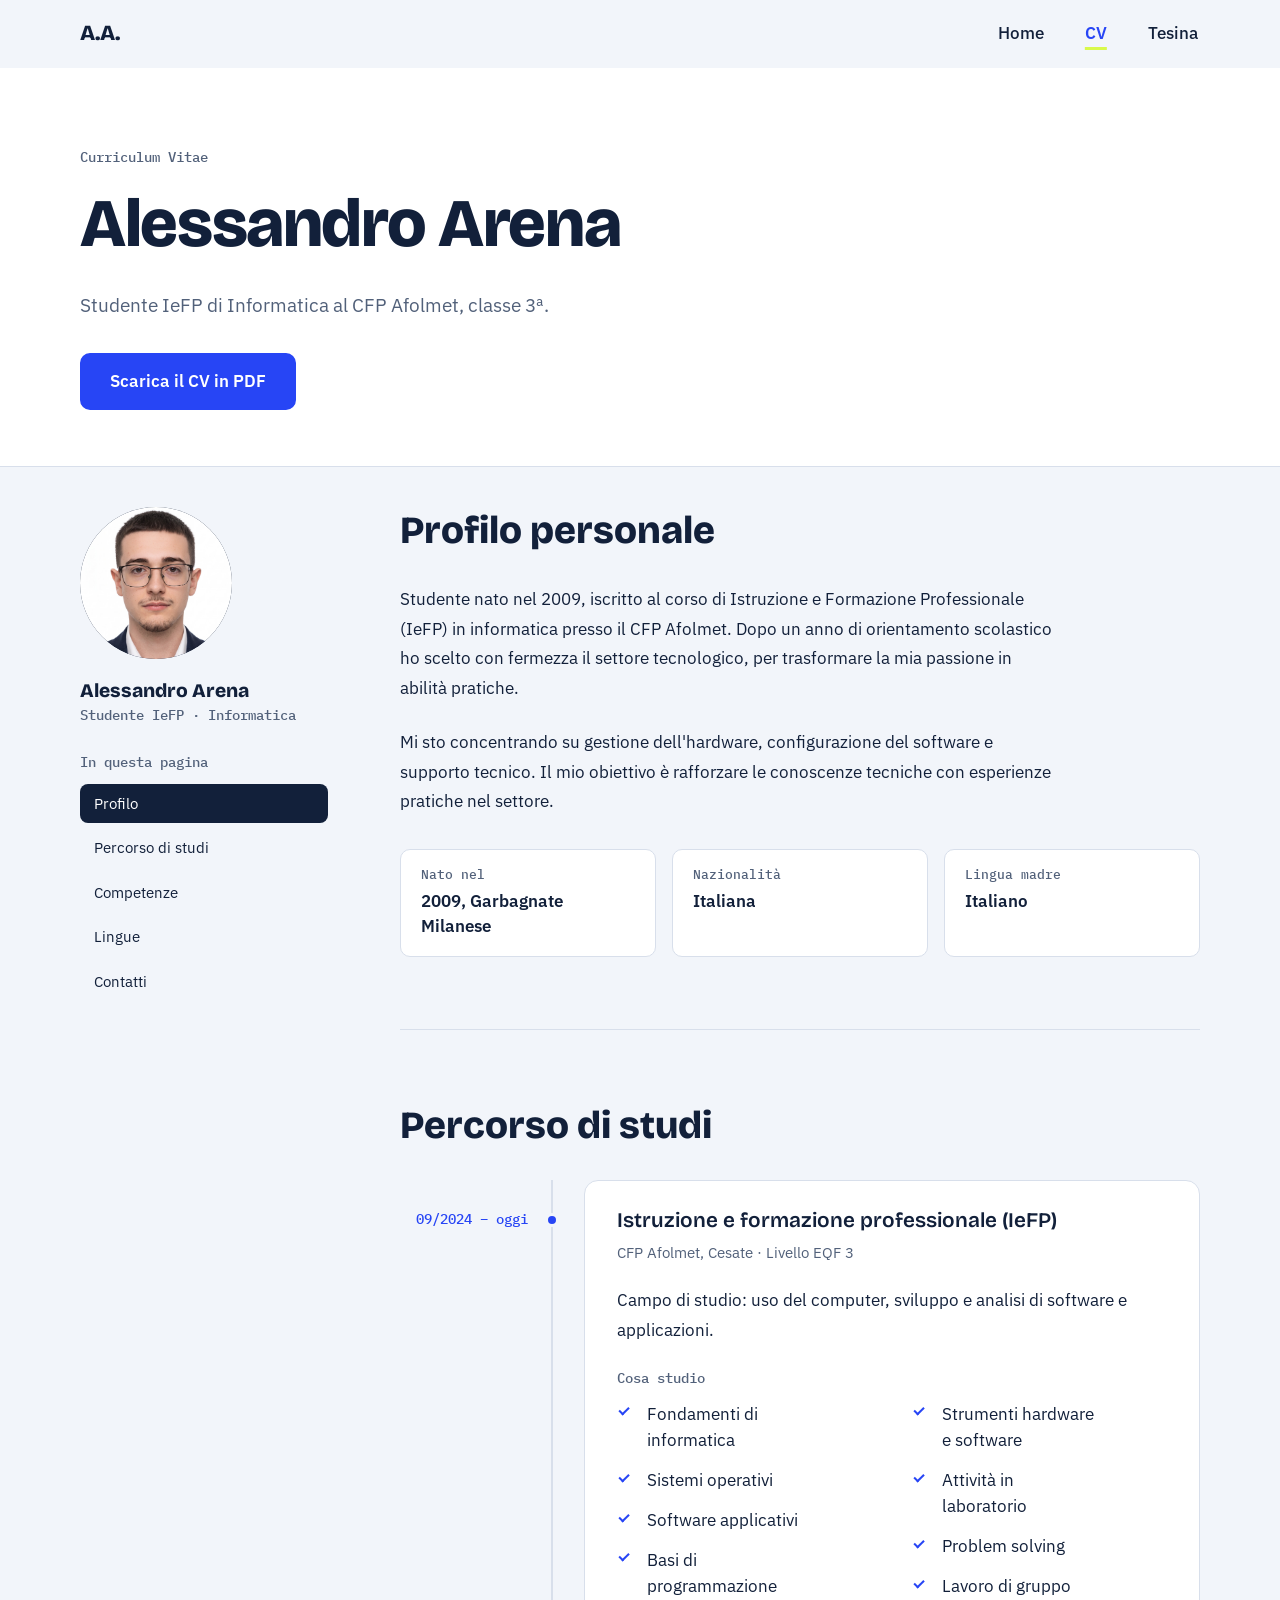
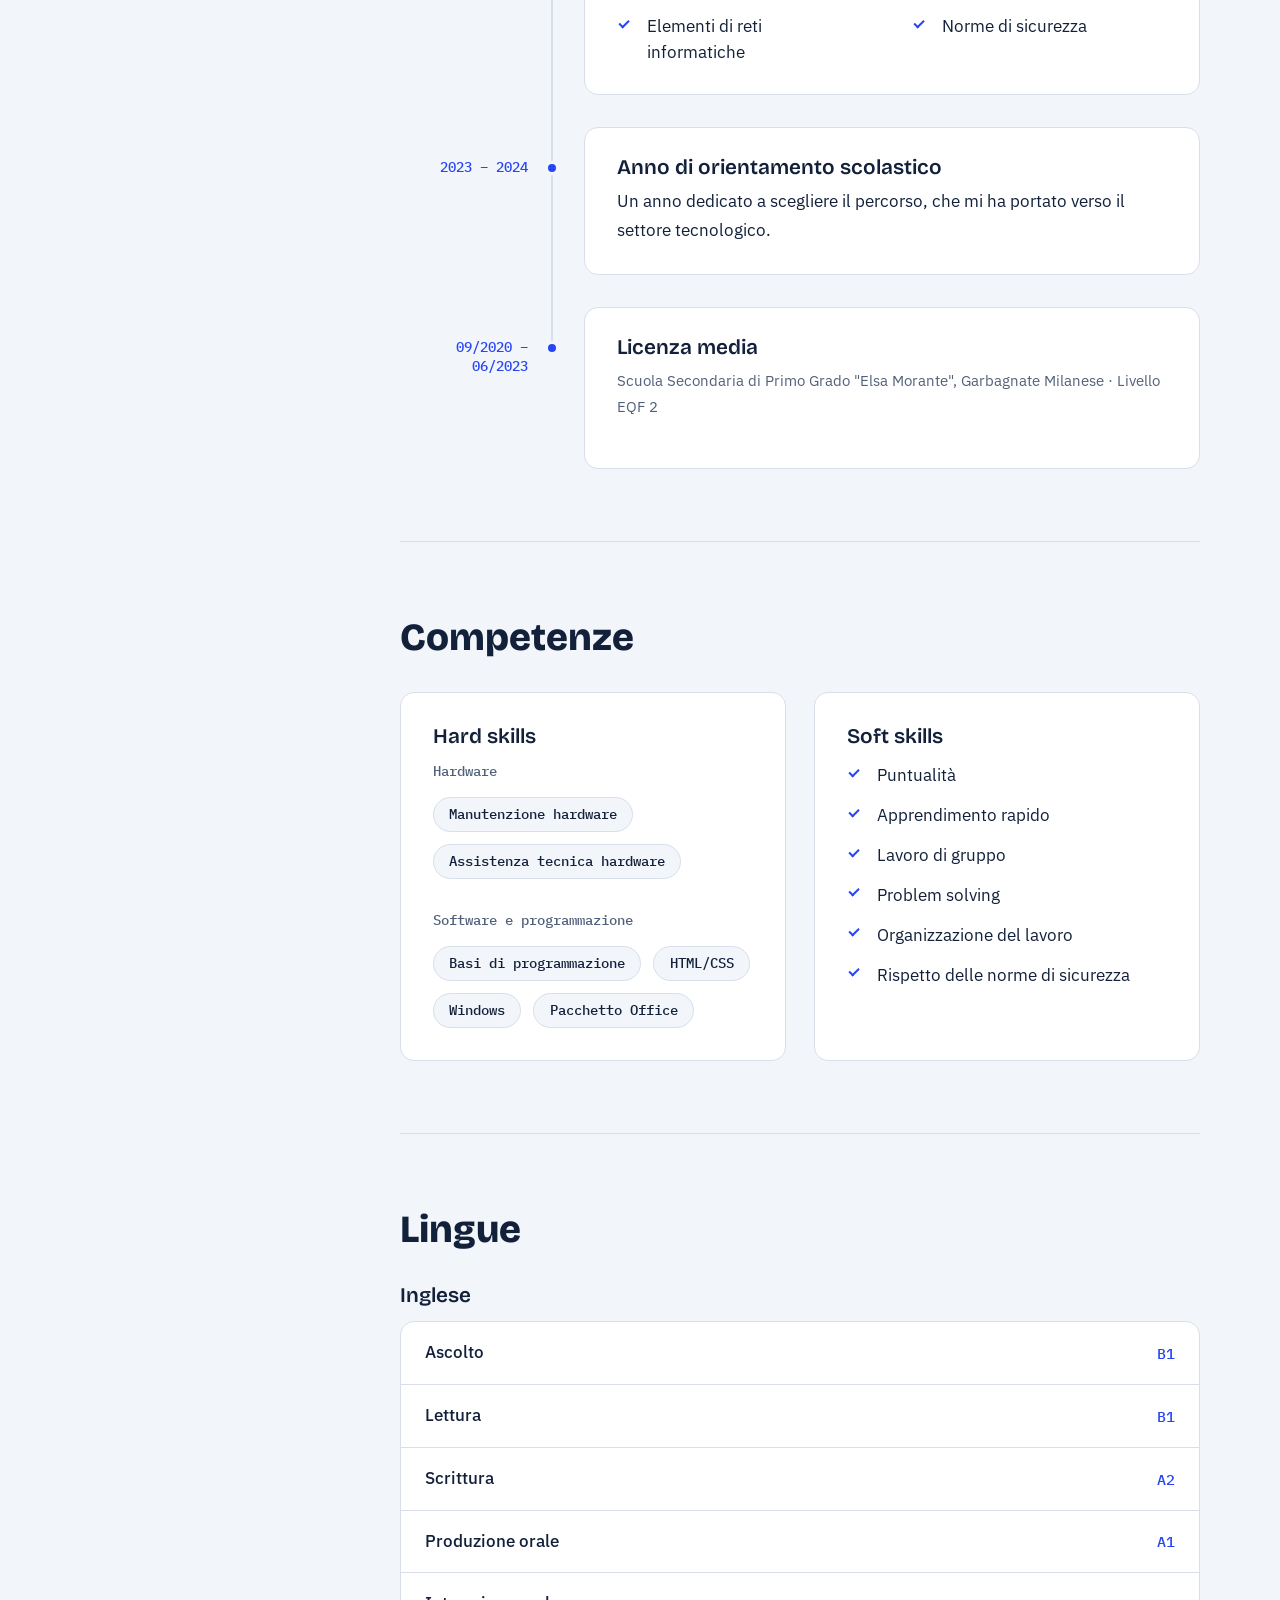
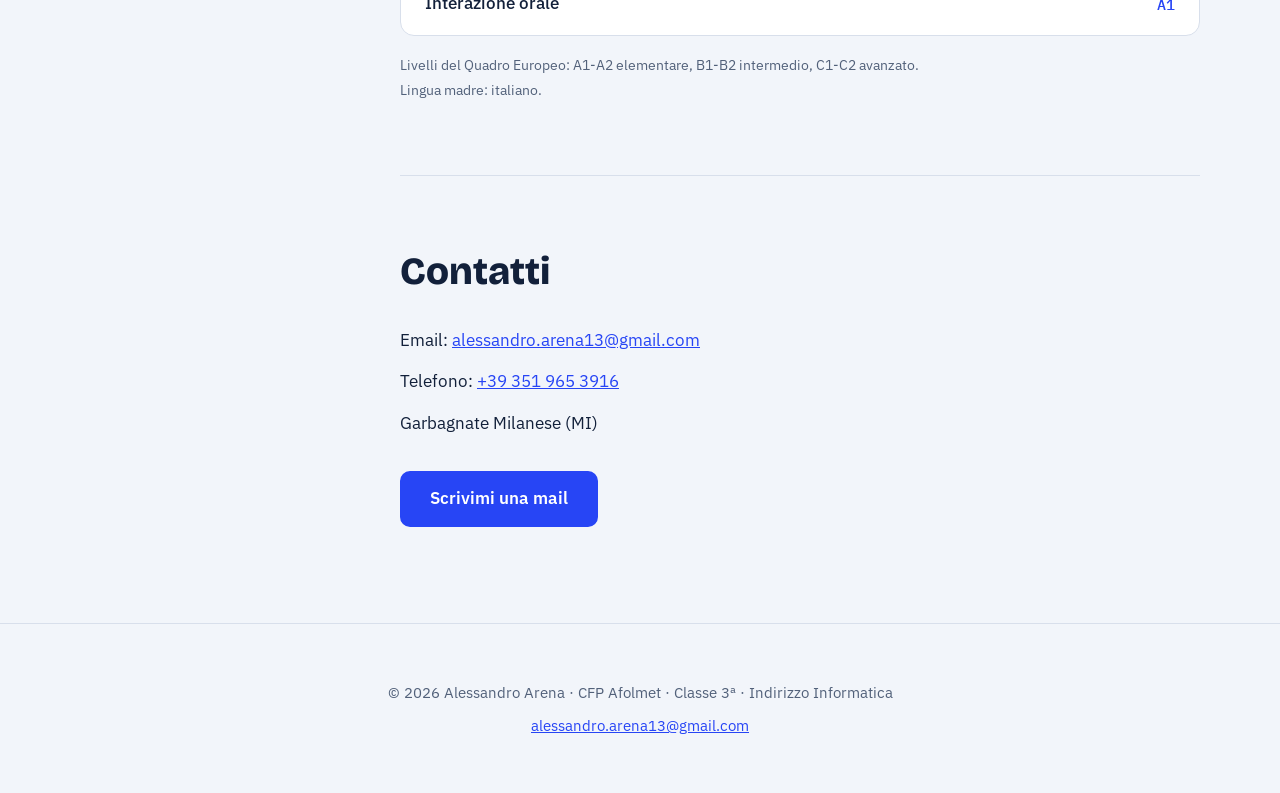
==== cv.html @ 5dff7b11 "primo tesina" ====
<!DOCTYPE html>
<html lang="it">
<head>
  <meta charset="UTF-8">
  <meta name="viewport" content="width=device-width, initial-scale=1">
  <title>CV | Alessandro Arena</title>
  <meta name="description" content="Curriculum Vitae di Alessandro Arena: studi, competenze e lingue.">
  <meta name="theme-color" content="#F2F5FA">
  <link rel="icon" href="data:image/svg+xml,%3Csvg xmlns='http://www.w3.org/2000/svg' viewBox='0 0 64 64'%3E%3Crect width='64' height='64' rx='14' fill='%232745F5'/%3E%3Ctext x='32' y='41' font-family='sans-serif' font-size='24' font-weight='800' text-anchor='middle' fill='white'%3EA.A.%3C/text%3E%3C/svg%3E">
  <link rel="preconnect" href="https://fonts.googleapis.com">
  <link rel="preconnect" href="https://fonts.gstatic.com" crossorigin>
  <link href="https://fonts.googleapis.com/css2?family=Bricolage+Grotesque:wght@600;800&family=IBM+Plex+Sans:wght@400;500;600&family=IBM+Plex+Mono:wght@500&display=swap" rel="stylesheet">
  <link rel="stylesheet" href="style.css">
  <script src="script.js" defer></script>
</head>
<body>
  <a class="skip-link" href="#main">Vai al contenuto</a>

  <header class="site-header">
    <a class="logo" href="index.html">A.A.<span class="sr-only"> – Alessandro Arena, Home</span></a>
    <nav class="site-nav" aria-label="Navigazione principale">
      <ul role="list">
        <li><a href="index.html">Home</a></li>
        <li><a href="cv.html" aria-current="page">CV</a></li>
        <li><a href="tesina.html">Tesina</a></li>
      </ul>
    </nav>
  </header>

  <main id="main">
    <section class="page-hero">
      <div class="container">
        <p class="eyebrow">Curriculum Vitae</p>
        <h1>Alessandro Arena</h1>
        <p class="lead">Studente IeFP di Informatica al CFP Afolmet, classe 3ª.</p>
        <a class="btn btn-primary" href="assets/cv.pdf" download="CV-Alessandro-Arena.pdf">Scarica il CV in PDF</a>
      </div>
    </section>

    <div class="container layout">
      <aside class="sidebar" aria-label="Profilo e indice">
        <div class="profile">
          <div class="portrait">
            <span aria-hidden="true">A.A.</span>
            <img src="assets/foto.jpg" alt="Foto di Alessandro Arena" width="152" height="152">
          </div>
          <div>
            <p class="profile-name">Alessandro Arena</p>
            <p class="profile-role">Studente IeFP · Informatica</p>
          </div>
        </div>
        <nav class="toc" aria-label="Indice del CV">
          <h2 class="toc-title">In questa pagina</h2>
          <ul role="list">
            <li><a href="#profilo">Profilo</a></li>
            <li><a href="#studi">Percorso di studi</a></li>
            <li><a href="#competenze">Competenze</a></li>
            <li><a href="#lingue">Lingue</a></li>
            <li><a href="#contatti">Contatti</a></li>
          </ul>
        </nav>
      </aside>

      <div class="content">
        <section id="profilo" class="block">
          <h2>Profilo personale</h2>
          <p>Studente nato nel 2009, iscritto al corso di Istruzione e Formazione Professionale (IeFP) in informatica presso il CFP Afolmet. Dopo un anno di orientamento scolastico ho scelto con fermezza il settore tecnologico, per trasformare la mia passione in abilità pratiche.</p>
          <p>Mi sto concentrando su gestione dell'hardware, configurazione del software e supporto tecnico. Il mio obiettivo è rafforzare le conoscenze tecniche con esperienze pratiche nel settore.</p>
          <dl class="data">
            <div><dt>Nato nel</dt><dd>2009, Garbagnate Milanese</dd></div>
            <div><dt>Nazionalità</dt><dd>Italiana</dd></div>
            <div><dt>Lingua madre</dt><dd>Italiano</dd></div>
          </dl>
        </section>

        <section id="studi" class="block">
          <h2>Percorso di studi</h2>
          <ol class="timeline" role="list">
            <li>
              <time datetime="2024-09">09/2024 – oggi</time>
              <article class="entry">
                <h3>Istruzione e formazione professionale (IeFP)</h3>
                <p class="where">CFP Afolmet, Cesate · Livello EQF 3</p>
                <p>Campo di studio: uso del computer, sviluppo e analisi di software e applicazioni.</p>
                <h4>Cosa studio</h4>
                <ul class="check-list two-col" role="list">
                  <li>Fondamenti di informatica</li>
                  <li>Sistemi operativi</li>
                  <li>Software applicativi</li>
                  <li>Basi di programmazione</li>
                  <li>Elementi di reti informatiche</li>
                  <li>Strumenti hardware e software</li>
                  <li>Attività in laboratorio</li>
                  <li>Problem solving</li>
                  <li>Lavoro di gruppo</li>
                  <li>Norme di sicurezza</li>
                </ul>
              </article>
            </li>
            <li>
              <time datetime="2023-09">2023 – 2024</time>
              <article class="entry">
                <h3>Anno di orientamento scolastico</h3>
                <p>Un anno dedicato a scegliere il percorso, che mi ha portato verso il settore tecnologico.</p>
              </article>
            </li>
            <li>
              <time datetime="2020-09">09/2020 – 06/2023</time>
              <article class="entry">
                <h3>Licenza media</h3>
                <p class="where">Scuola Secondaria di Primo Grado "Elsa Morante", Garbagnate Milanese · Livello EQF 2</p>
              </article>
            </li>
          </ol>
        </section>

        <section id="competenze" class="block">
          <h2>Competenze</h2>
          <div class="grid grid-2">
            <article class="card">
              <h3>Hard skills</h3>
              <div class="skill-group">
                <h4>Hardware</h4>
                <ul class="badges" role="list">
                  <li>Manutenzione hardware</li>
                  <li>Assistenza tecnica hardware</li>
                </ul>
              </div>
              <div class="skill-group">
                <h4>Software e programmazione</h4>
                <ul class="badges" role="list">
                  <li>Basi di programmazione</li>
                  <li>HTML/CSS</li>
                  <li>Windows</li>
                  <li>Pacchetto Office</li>
                </ul>
              </div>
            </article>
            <article class="card">
              <h3>Soft skills</h3>
              <ul class="check-list" role="list">
                <li>Puntualità</li>
                <li>Apprendimento rapido</li>
                <li>Lavoro di gruppo</li>
                <li>Problem solving</li>
                <li>Organizzazione del lavoro</li>
                <li>Rispetto delle norme di sicurezza</li>
              </ul>
            </article>
          </div>
        </section>

        <section id="lingue" class="block">
          <h2>Lingue</h2>
          <h3>Inglese</h3>
          <table class="lang-table">
            <caption class="sr-only">Livelli di inglese secondo il Quadro Europeo (QCER)</caption>
            <tbody>
              <tr><th scope="row">Ascolto</th><td>B1</td></tr>
              <tr><th scope="row">Lettura</th><td>B1</td></tr>
              <tr><th scope="row">Scrittura</th><td>A2</td></tr>
              <tr><th scope="row">Produzione orale</th><td>A1</td></tr>
              <tr><th scope="row">Interazione orale</th><td>A1</td></tr>
            </tbody>
          </table>
          <p class="lang-note">Livelli del Quadro Europeo: A1-A2 elementare, B1-B2 intermedio, C1-C2 avanzato. Lingua madre: italiano.</p>
        </section>


        <section id="contatti" class="block">
          <h2>Contatti</h2>
          <address>
            <p>Email: <a href="mailto:alessandro.arena13@gmail.com">alessandro.arena13@gmail.com</a></p>
            <p>Telefono: <a href="tel:+393519653916">+39 351 965 3916</a></p>
            <p>Garbagnate Milanese (MI)</p>
          </address>
          <div class="cta-group">
            <a class="btn btn-primary" href="mailto:alessandro.arena13@gmail.com">Scrivimi una mail</a>
          </div>
        </section>
      </div>
    </div>
  </main>

  <footer class="site-footer">
    <p>© <span id="year">2026</span> Alessandro Arena · CFP Afolmet · Classe 3ª · Indirizzo Informatica</p>
    <p><a href="mailto:alessandro.arena13@gmail.com">alessandro.arena13@gmail.com</a></p>
  </footer>
</body>
</html>
---- style.css ----
/* =========================================================
   Alessandro Arena · Sito personale
   Indice:
   1  Token (colori, font, spazi)
   2  Base e reset
   3  Tipografia
   4  Utility (container, sr-only, skip-link)
   5  Header e navigazione
   6  Bottoni
   7  Ritratto (foto con fallback)
   8  Hero
   9  Sezioni e card
   9b Progetti (Home)
   10 Layout con sidebar (CV, Tesina)
   11 Componenti del CV
   12 Componenti della Tesina
   13 Footer
   14 Breakpoint (tablet, desktop)
   15 Preferenze utente e stampa
   ========================================================= */

/* ===== 1. Token: cambia qui colori, font e spaziature ===== */
:root {
  color-scheme: light;

  --bg: #F2F5FA;
  --surface: #FFFFFF;
  --ink: #12203A;
  --muted: #52617A;
  --primary: #2745F5;
  --primary-dark: #1B33C4;
  --marker: #D9F94A;
  --border: #D8DFEB;

  --radius: 14px;
  --radius-sm: 10px;
  --max: 1120px;
  --header-h: 4.25rem;
  --space-section: clamp(3.5rem, 8vw, 6rem);
  --space-block: clamp(3rem, 6vw, 4.5rem);

  --font-title: 'Bricolage Grotesque', system-ui, sans-serif;
  --font-text: 'IBM Plex Sans', system-ui, sans-serif;
  --font-mono: 'IBM Plex Mono', ui-monospace, monospace;
}

/* ===== 2. Base e reset ===== */
*, *::before, *::after { box-sizing: border-box; }
html {
  scroll-behavior: smooth;
  scroll-padding-top: calc(var(--header-h) + 1.5rem);
  -webkit-text-size-adjust: 100%;
}
body {
  min-height: 100vh;
  min-height: 100dvh;
  display: flex;
  flex-direction: column;
  margin: 0;
  font: 1.0625rem/1.75 var(--font-text);
  color: var(--ink);
  background: var(--bg);
}
main { flex: 1; }
img { max-width: 100%; height: auto; display: block; }
a { color: var(--primary); }
a:hover { color: var(--primary-dark); }
:focus-visible { outline: 3px solid var(--primary); outline-offset: 3px; }
ul, ol { margin: 0; padding: 0; list-style: none; }

/* ===== 3. Tipografia ===== */
h1, h2, h3, h4 { font-family: var(--font-title); line-height: 1.2; margin: 0; }
h1 { font-size: clamp(2.5rem, 7vw, 4.25rem); font-weight: 800; letter-spacing: -.02em; margin-bottom: 1.5rem; }
h2 { font-size: clamp(1.75rem, 4vw, 2.4rem); font-weight: 800; margin-bottom: 1.5rem; }
h3 { font-size: 1.3rem; font-weight: 600; margin-bottom: .75rem; }
h4 { font: 500 .85rem/1.4 var(--font-mono); color: var(--muted); margin-bottom: 1rem; }
p { margin: 0 0 1.5rem; max-width: 66ch; }
p:last-child { margin-bottom: 0; }
.hl { background: linear-gradient(transparent 55%, var(--marker) 55%); padding: 0 .1em; }
.eyebrow { font: 500 .85rem/1.4 var(--font-mono); color: var(--muted); margin-bottom: 1rem; }
.lead { font-size: 1.2rem; line-height: 1.7; color: var(--muted); margin-bottom: 2rem; }

/* ===== 4. Utility ===== */
.container { width: min(100% - 2.5rem, var(--max)); margin-inline: auto; }
.sr-only {
  position: absolute; width: 1px; height: 1px; margin: -1px; padding: 0;
  overflow: hidden; clip: rect(0 0 0 0); white-space: nowrap; border: 0;
}
.skip-link { position: absolute; left: 1rem; top: -4rem; background: var(--ink); color: #fff; padding: .5rem 1rem; border-radius: 6px; z-index: 100; }
.skip-link:focus { top: 1rem; color: #fff; }

/* ===== 5. Header e navigazione (3 voci: sempre in orizzontale) ===== */
.site-header {
  position: sticky; top: 0; z-index: 50;
  display: flex; align-items: center; justify-content: space-between; gap: 1rem;
  height: var(--header-h);
  padding-inline: max(1.25rem, calc((100% - var(--max)) / 2));
  background: rgba(242, 245, 250, .94);
  -webkit-backdrop-filter: blur(8px);
  backdrop-filter: blur(8px);
  border-bottom: 1px solid transparent;
  transition: border-color .2s;
}
.site-header.scrolled { border-bottom-color: var(--border); }
.logo { font: 800 1.35rem/1 var(--font-title); color: var(--ink); text-decoration: none; }
.logo:hover { color: var(--primary); }
.site-nav ul { display: flex; gap: 1.25rem; }
.site-nav a { display: block; padding: .5rem .15rem; color: var(--ink); text-decoration: none; font-weight: 500; }
.site-nav a:hover { color: var(--primary); }
.site-nav a[aria-current="page"] {
  color: var(--primary); font-weight: 600;
  text-decoration: underline; text-decoration-thickness: 3px;
  text-underline-offset: 8px; text-decoration-color: var(--marker);
}

/* ===== 6. Bottoni ===== */
.btn { display: inline-block; padding: .9rem 1.75rem; border: 2px solid var(--primary); border-radius: var(--radius-sm); font-weight: 600; line-height: 1.4; text-decoration: none; transition: background .15s, color .15s; }
.btn-primary { background: var(--primary); color: #fff; }
.btn-primary:hover { background: var(--primary-dark); border-color: var(--primary-dark); color: #fff; }
.btn-secondary { background: transparent; color: var(--primary); }
.btn-secondary:hover { background: var(--primary); color: #fff; }
.cta-group { display: flex; flex-wrap: wrap; gap: 1rem; margin-top: 2rem; }

/* ===== 7. Ritratto: iniziali dietro la foto (fallback se manca) ===== */
.portrait {
  position: relative; display: grid; place-items: center;
  width: 5.5rem; aspect-ratio: 1; flex-shrink: 0;
  border-radius: 50%; overflow: hidden;
  background: var(--ink); color: #fff;
  font: 800 1.5rem/1 var(--font-title); letter-spacing: -.02em;
}
.portrait img { position: absolute; inset: 0; width: 100%; height: 100%; object-fit: cover; }
.portrait-lg { width: min(100%, 22.5rem); margin-inline: auto; font-size: 4rem; box-shadow: 14px 14px 0 var(--marker); }

/* ===== 8. Hero ===== */
.hero { margin-block: 2rem var(--space-section); display: grid; gap: 3rem; align-items: center; }
.page-hero { padding: clamp(3rem, 7vw, 5rem) 0 clamp(2.5rem, 5vw, 3.5rem); background: var(--surface); border-bottom: 1px solid var(--border); }
.page-hero .lead:last-child { margin-bottom: 0; }

/* ===== 9. Sezioni e card ===== */
.section { padding-block: var(--space-section); }
.section.alt { background: var(--surface); border-block: 1px solid var(--border); }
.section-title { margin-bottom: 2.5rem; }
.split { display: grid; gap: 3rem; }
.facts { display: grid; gap: 1.25rem; align-content: start; }
.facts li { padding: 1.25rem 1.5rem; background: var(--surface); border-left: 4px solid var(--marker); border-radius: 0 var(--radius) var(--radius) 0; color: var(--muted); line-height: 1.5; }
.facts strong { display: block; font: 800 1.5rem var(--font-title); color: var(--ink); margin-bottom: .25rem; }

.grid { display: grid; gap: 1.75rem; }
.card {
  --card-bg: var(--surface);
  --chip-bg: var(--bg);
  display: flex; flex-direction: column; align-items: flex-start;
  padding: 2rem;
  background: var(--card-bg);
  border: 1px solid var(--border); border-radius: var(--radius);
}
.section.alt .card { --card-bg: var(--bg); --chip-bg: var(--surface); }
.card > .badges { margin-bottom: 1.75rem; }
.card > .btn { margin-top: auto; }

.badges { display: flex; flex-wrap: wrap; gap: .75rem; }
.badges li { font: 500 .9rem/1.3 var(--font-mono); padding: .45rem .95rem; background: var(--chip-bg, var(--surface)); border: 1px solid var(--border); border-radius: 999px; }
.tags { font: 500 .9rem var(--font-mono); color: var(--muted); }

/* ===== 9b. Progetti (Home) ===== */
.project { display: grid; gap: 3rem; padding: 2rem; background: var(--bg); border: 1px solid var(--border); border-radius: var(--radius); }
.project h3 { font-size: 1.6rem; }
.project h4 { margin: 2rem 0 .85rem; }
.project code { font: 500 .9em var(--font-mono); padding: .1em .4em; background: var(--surface); border: 1px solid var(--border); border-radius: 6px; }
.project-tags { margin-top: 2rem; }
.project-next { margin-top: 1.75rem; }

.steps { counter-reset: step; display: grid; gap: .85rem; }
.steps li { counter-increment: step; position: relative; padding-left: 2.5rem; line-height: 1.55; }
.steps li::before { content: counter(step); position: absolute; left: 0; top: .1em; display: grid; place-items: center; width: 1.7rem; height: 1.7rem; border-radius: 50%; background: var(--marker); color: var(--ink); font: 500 .85rem/1 var(--font-mono); }

/* Anteprima giocabile: telefono con iframe (solo da desktop, come il PDF) */
.project-demo { display: none; }
.phone { width: 21rem; max-width: 100%; height: 40rem; margin-inline: auto; overflow: hidden; background: #1f4229; border: 10px solid var(--ink); border-radius: 36px; box-shadow: 14px 14px 0 var(--marker); }
.phone iframe { display: block; width: 100%; height: 100%; border: 0; }
.demo-actions { display: flex; justify-content: center; margin-top: 2rem; }
.btn-sm { padding: .55rem 1.25rem; font-size: .95rem; cursor: pointer; font-family: inherit; }
.project-demo .note { text-align: center; margin-inline: auto; }

/* ===== 10. Layout con sidebar (CV, Tesina) ===== */
.layout { display: grid; gap: 2.5rem; padding-block: 2.5rem var(--space-section); }
.sidebar { display: grid; gap: 1.75rem; align-content: start; }
.profile { display: flex; align-items: center; gap: 1rem; }
.profile-name { margin: 0; font: 800 1.2rem/1.2 var(--font-title); }
.profile-role { margin: .25rem 0 0; font: 500 .85rem/1.4 var(--font-mono); color: var(--muted); }

.toc-title { margin-bottom: .75rem; font: 500 .85rem/1.4 var(--font-mono); color: var(--muted); }
.toc ul { display: flex; flex-wrap: wrap; gap: .6rem; }
.toc a { display: block; padding: .5rem 1rem; background: var(--surface); border: 1px solid var(--border); border-radius: 999px; color: var(--ink); font-size: .95rem; line-height: 1.4; text-decoration: none; }
.toc a:hover { border-color: var(--primary); }
.toc a[aria-current="true"] { background: var(--ink); border-color: var(--ink); color: #fff; }

.block { padding-bottom: var(--space-block); margin-bottom: var(--space-block); border-bottom: 1px solid var(--border); }
.block:last-child { margin-bottom: 0; padding-bottom: 0; border-bottom: 0; }
.block > h2 { margin-bottom: 2rem; }
.block.highlight { padding: 2rem; background: var(--surface); border: 0; border-left: 6px solid var(--marker); border-radius: 0 var(--radius) var(--radius) 0; }
address { font-style: normal; }
address p { margin-bottom: .75rem; }

/* ===== 11. Componenti del CV ===== */
/* Dati rapidi (etichetta / valore) */
.data { display: grid; gap: 1rem; margin: 2rem 0 0; }
.data div { padding: 1rem 1.25rem; background: var(--surface); border: 1px solid var(--border); border-radius: var(--radius-sm); }
.data dt { font: 500 .8rem var(--font-mono); color: var(--muted); margin-bottom: .35rem; }
.data dd { margin: 0; font-weight: 600; line-height: 1.5; }

/* Timeline: data sopra (mobile) o a sinistra (tablet+), scheda a destra */
.timeline { display: grid; gap: 1.5rem; }
.timeline li { display: grid; gap: .75rem; }
.timeline time { font: 500 .9rem var(--font-mono); color: var(--primary); }
.timeline .entry { padding: 1.75rem 2rem; background: var(--surface); border: 1px solid var(--border); border-radius: var(--radius); }
.timeline .entry h3 { margin-bottom: .35rem; }
.timeline .where { margin-bottom: 1.25rem; font-size: .95rem; color: var(--muted); }
.timeline h4 { margin: 1.5rem 0 .75rem; }

/* Liste con segno di spunta */
.check-list { display: grid; gap: .85rem; }
.check-list li { position: relative; padding-left: 1.9rem; line-height: 1.55; }
.check-list li::before { content: ""; position: absolute; left: .15rem; top: .4em; width: .6rem; height: .35rem; border-left: 2px solid var(--primary); border-bottom: 2px solid var(--primary); transform: rotate(-45deg); }

/* Competenze: gruppi etichettati dentro le card */
.skill-group { width: 100%; }
.skill-group + .skill-group { margin-top: 2rem; }

/* Tabella lingue */
.lang-table { width: 100%; border-collapse: separate; border-spacing: 0; background: var(--surface); border: 1px solid var(--border); border-radius: var(--radius); overflow: hidden; }
.lang-table th, .lang-table td { padding: 1rem 1.5rem; text-align: left; border-bottom: 1px solid var(--border); }
.lang-table tr:last-child > * { border-bottom: 0; }
.lang-table th { font-weight: 500; }
.lang-table td { font: 500 .95rem var(--font-mono); color: var(--primary); text-align: right; }
.lang-note { margin-top: 1rem; font-size: .9rem; color: var(--muted); }

/* ===== 12. Componenti della Tesina ===== */
.map { display: grid; gap: 1rem; padding: 1.5rem; background: var(--surface); border: 1px solid var(--border); border-radius: var(--radius); }
.map-center { margin: 0; padding: 1.5rem; text-align: center; font: 800 1.3rem/1.3 var(--font-title); background: var(--ink); color: #fff; border-radius: var(--radius-sm); }
.map-nodes { display: grid; gap: 1rem; }
.map-node { display: block; height: 100%; padding: 1.25rem; text-align: center; font-weight: 600; line-height: 1.5; text-decoration: none; color: var(--ink); background: var(--bg); border: 2px solid var(--border); border-radius: var(--radius-sm); transition: border-color .15s, background .15s; }
.map-node:hover { border-color: var(--primary); background: var(--marker); color: var(--ink); }
.map-node small { display: block; font-weight: 400; color: var(--muted); }

.chapter { padding: 2.5rem 0; }
.chapter + .chapter { border-top: 1px solid var(--border); }
.chapter:first-of-type { padding-top: 0; }
.link-theme { padding: 1.25rem 1.5rem; background: var(--surface); border-left: 4px solid var(--primary); border-radius: 0 var(--radius-sm) var(--radius-sm) 0; }

.pdf { display: none; width: 100%; height: 540px; margin-top: 2.5rem; background: var(--surface); border: 1px solid var(--border); border-radius: var(--radius); }
.note { margin-top: 1rem; font-size: .9rem; color: var(--muted); }

/* ===== 13. Footer ===== */
.site-footer { padding: 3rem 1.25rem; text-align: center; font-size: .95rem; color: var(--muted); border-top: 1px solid var(--border); }
.site-footer p { margin: .4rem auto; }

/* ===== 14. Breakpoint ===== */
/* Tablet */
@media (min-width: 640px) {
  .grid-2 { grid-template-columns: repeat(2, 1fr); }
  .data { grid-template-columns: repeat(3, 1fr); }
  .map-nodes { grid-template-columns: repeat(2, 1fr); }

  .timeline { gap: 2rem; }
  .timeline li { grid-template-columns: 9.5rem 1fr; gap: 2rem; }
  .timeline time { position: relative; padding: 1.85rem 1.5rem 0 0; text-align: right; }
  .timeline time::after { content: ""; position: absolute; right: -7px; top: 2.1rem; width: 14px; height: 14px; border-radius: 50%; background: var(--primary); border: 3px solid var(--bg); z-index: 1; }
  .timeline time::before { content: ""; position: absolute; right: -1px; top: 0; bottom: -2rem; width: 2px; background: var(--border); }
  .timeline li:last-child time::before { bottom: auto; height: 2.1rem; }

  .two-col { columns: 2; column-gap: 2.5rem; display: block; }
  .two-col li { break-inside: avoid; margin-bottom: .85rem; }
}

/* Desktop: sidebar affiancata, griglie a 3-4 colonne */
@media (min-width: 900px) {
  .site-nav ul { gap: 2.25rem; }
  .hero { grid-template-columns: 1.2fr 1fr; gap: 4rem; min-height: 70vh; }
  .split { grid-template-columns: 1.4fr 1fr; gap: 4rem; }
  .grid-3 { grid-template-columns: repeat(3, 1fr); }
  .map-nodes { grid-template-columns: repeat(4, 1fr); }
  .pdf { display: block; }
  .project { grid-template-columns: minmax(0, 1fr) 21rem; gap: 4rem; padding: 2.5rem; align-items: start; }
  .project-demo { display: block; position: sticky; top: calc(var(--header-h) + 1.5rem); }

  .layout { grid-template-columns: 15.5rem minmax(0, 1fr); gap: 4.5rem; }
  .sidebar { position: sticky; top: calc(var(--header-h) + 1.5rem); align-self: start; }
  .profile { flex-direction: column; align-items: flex-start; gap: 1.25rem; }
  .profile .portrait { width: 9.5rem; font-size: 2.2rem; }
  .toc ul { flex-direction: column; gap: .35rem; }
  .toc a { padding: .55rem .85rem; background: none; border: 0; border-radius: 8px; }
  .toc a:hover { background: var(--surface); }
  .toc a[aria-current="true"] { background: var(--ink); }
}

/* ===== 15. Preferenze utente e stampa ===== */
@media (prefers-reduced-motion: reduce) {
  html { scroll-behavior: auto; }
  * { transition: none !important; }
}

@media print {
  .site-header, .site-footer, .skip-link, .btn, .pdf, .toc, .project-demo { display: none; }
  body { display: block; background: #fff; font-size: 11pt; }
  .layout { display: block; padding-top: 1rem; }
  .sidebar { position: static; margin-bottom: 1.5rem; }
  .block, .entry, .card, .project, .data div { break-inside: avoid; }
  a { color: inherit; }
}
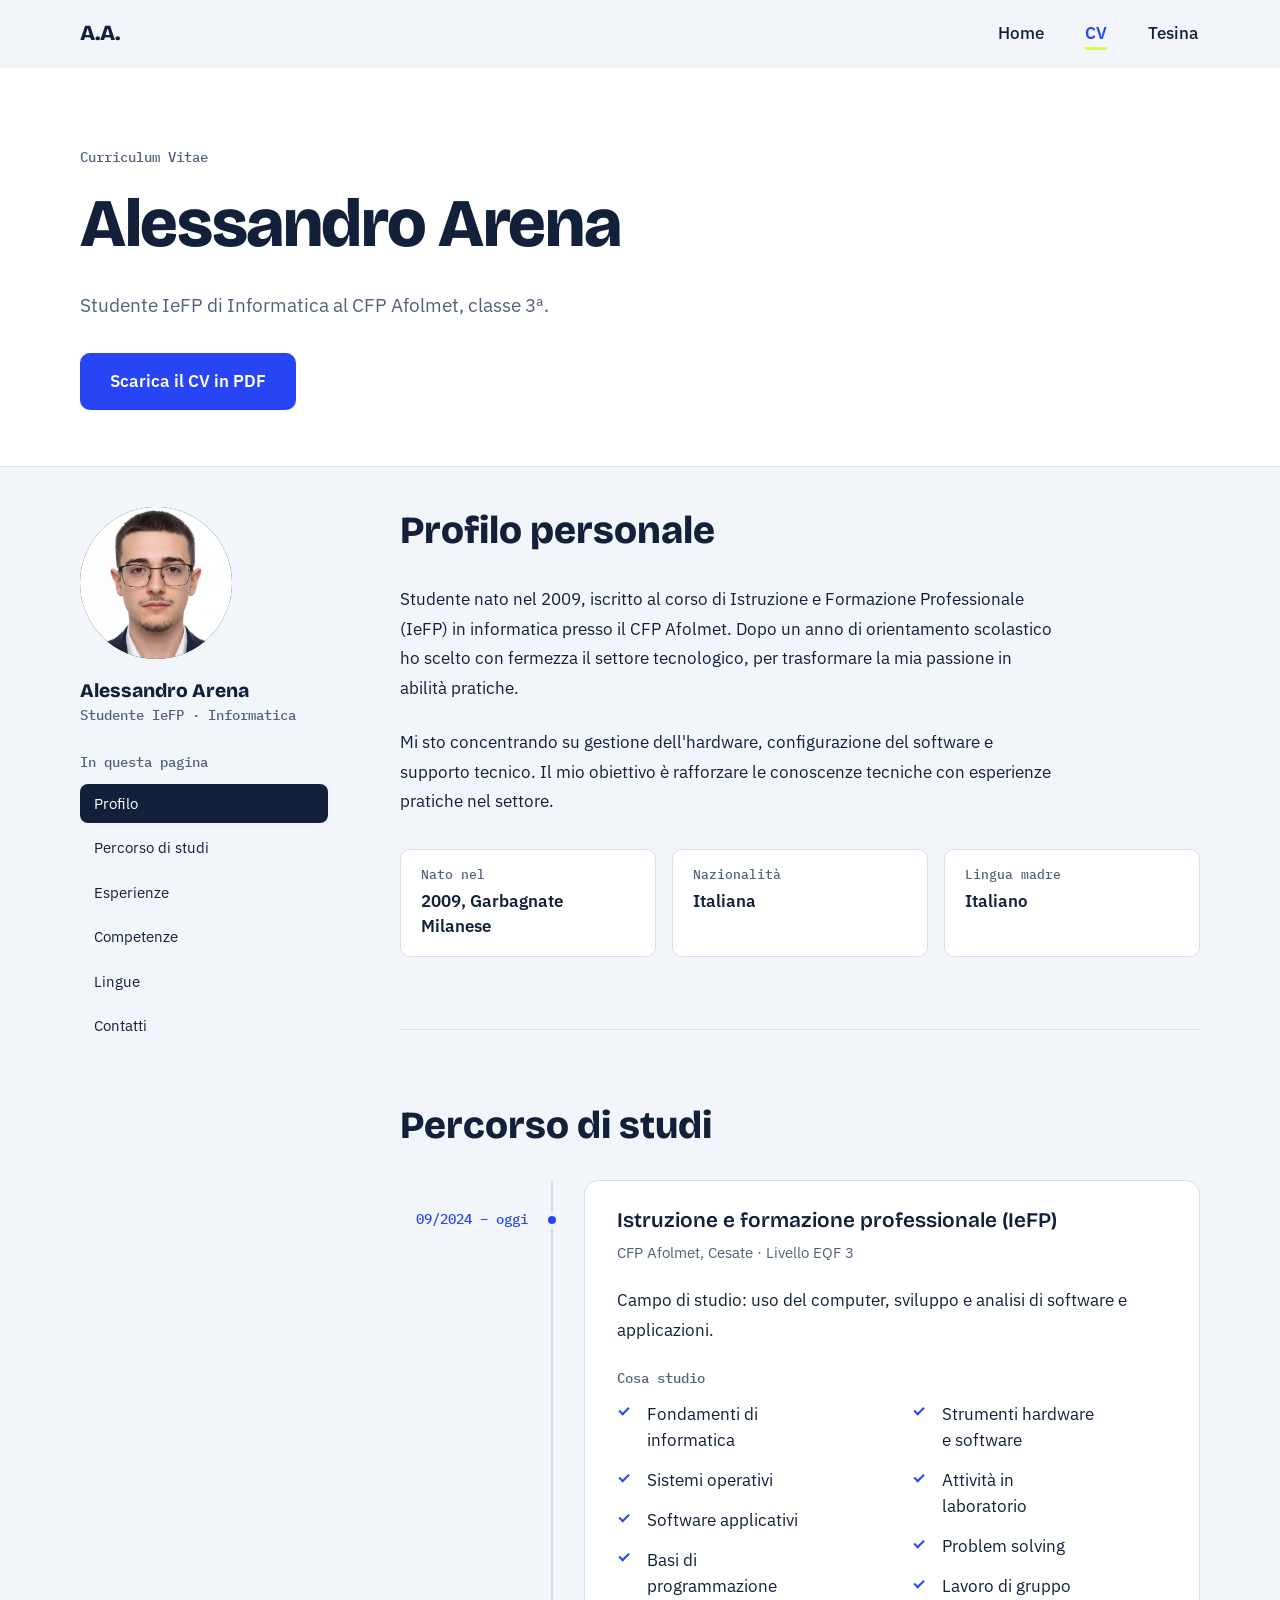
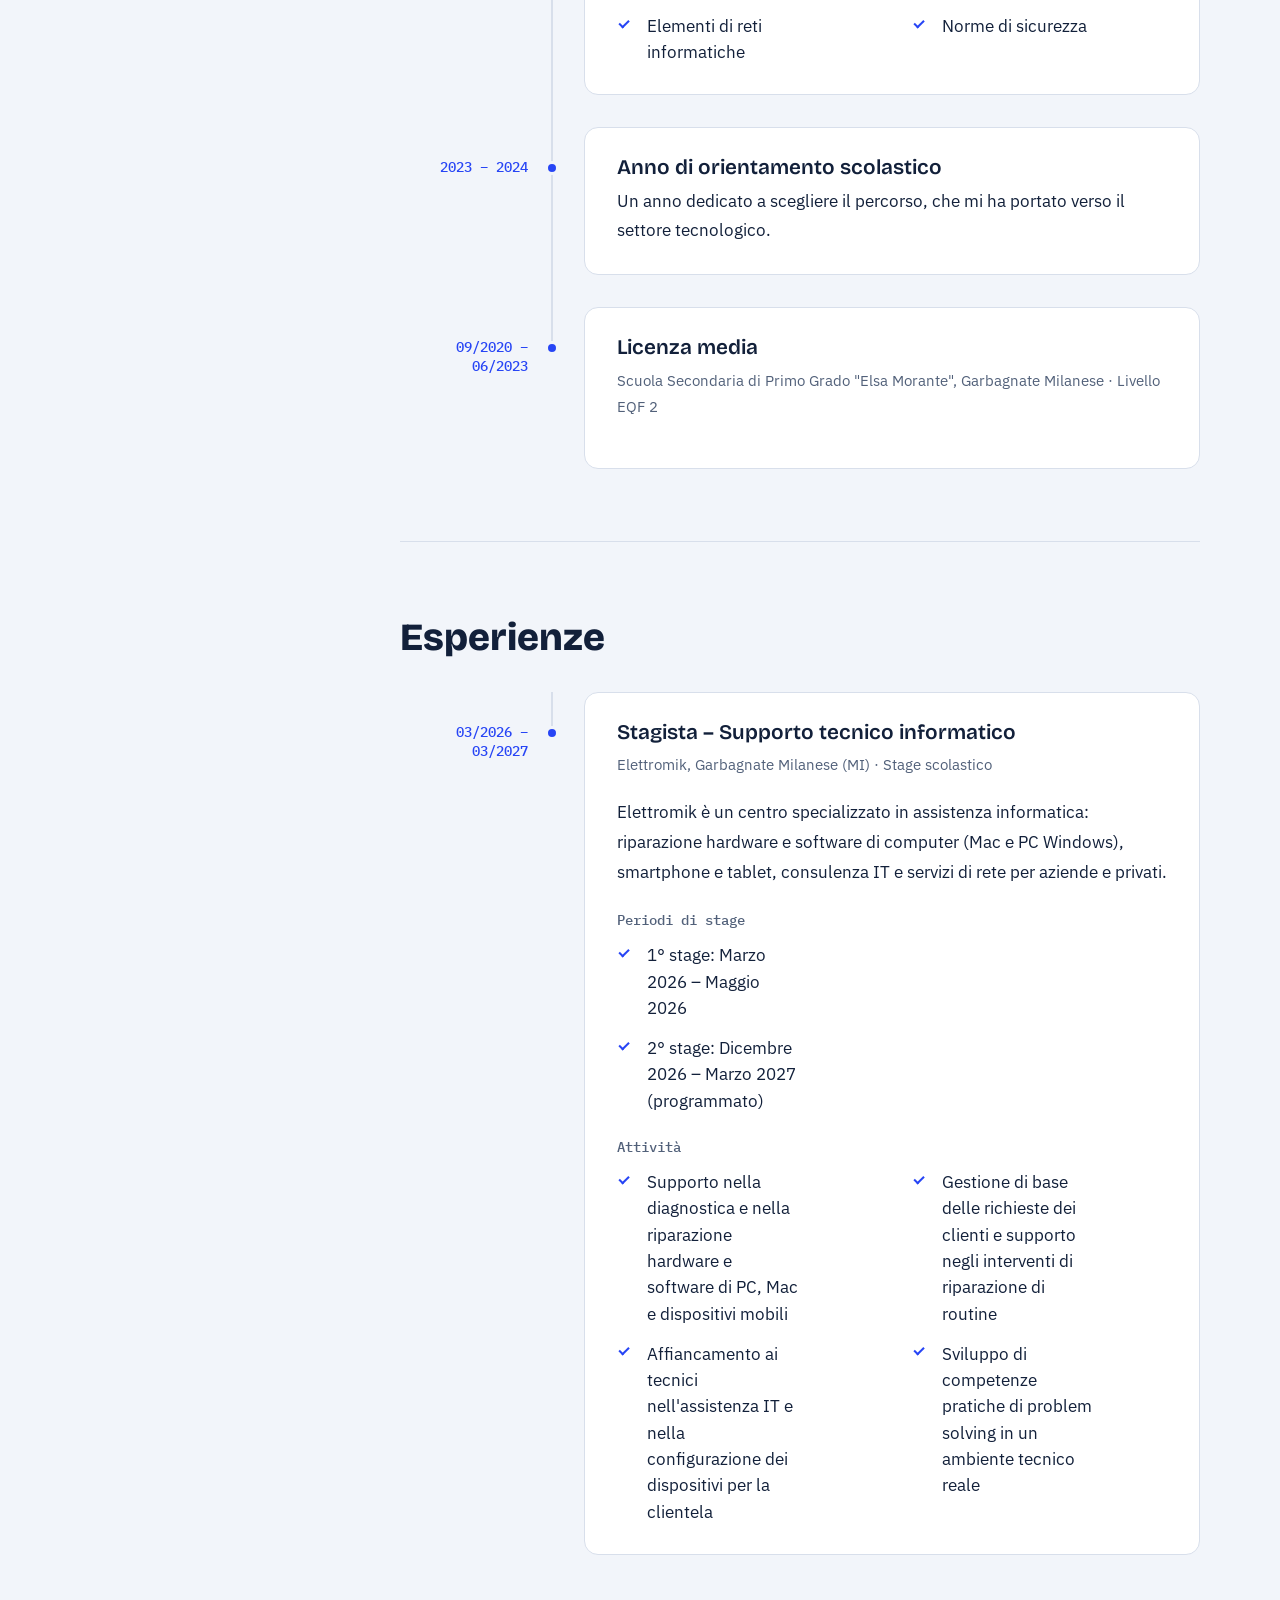
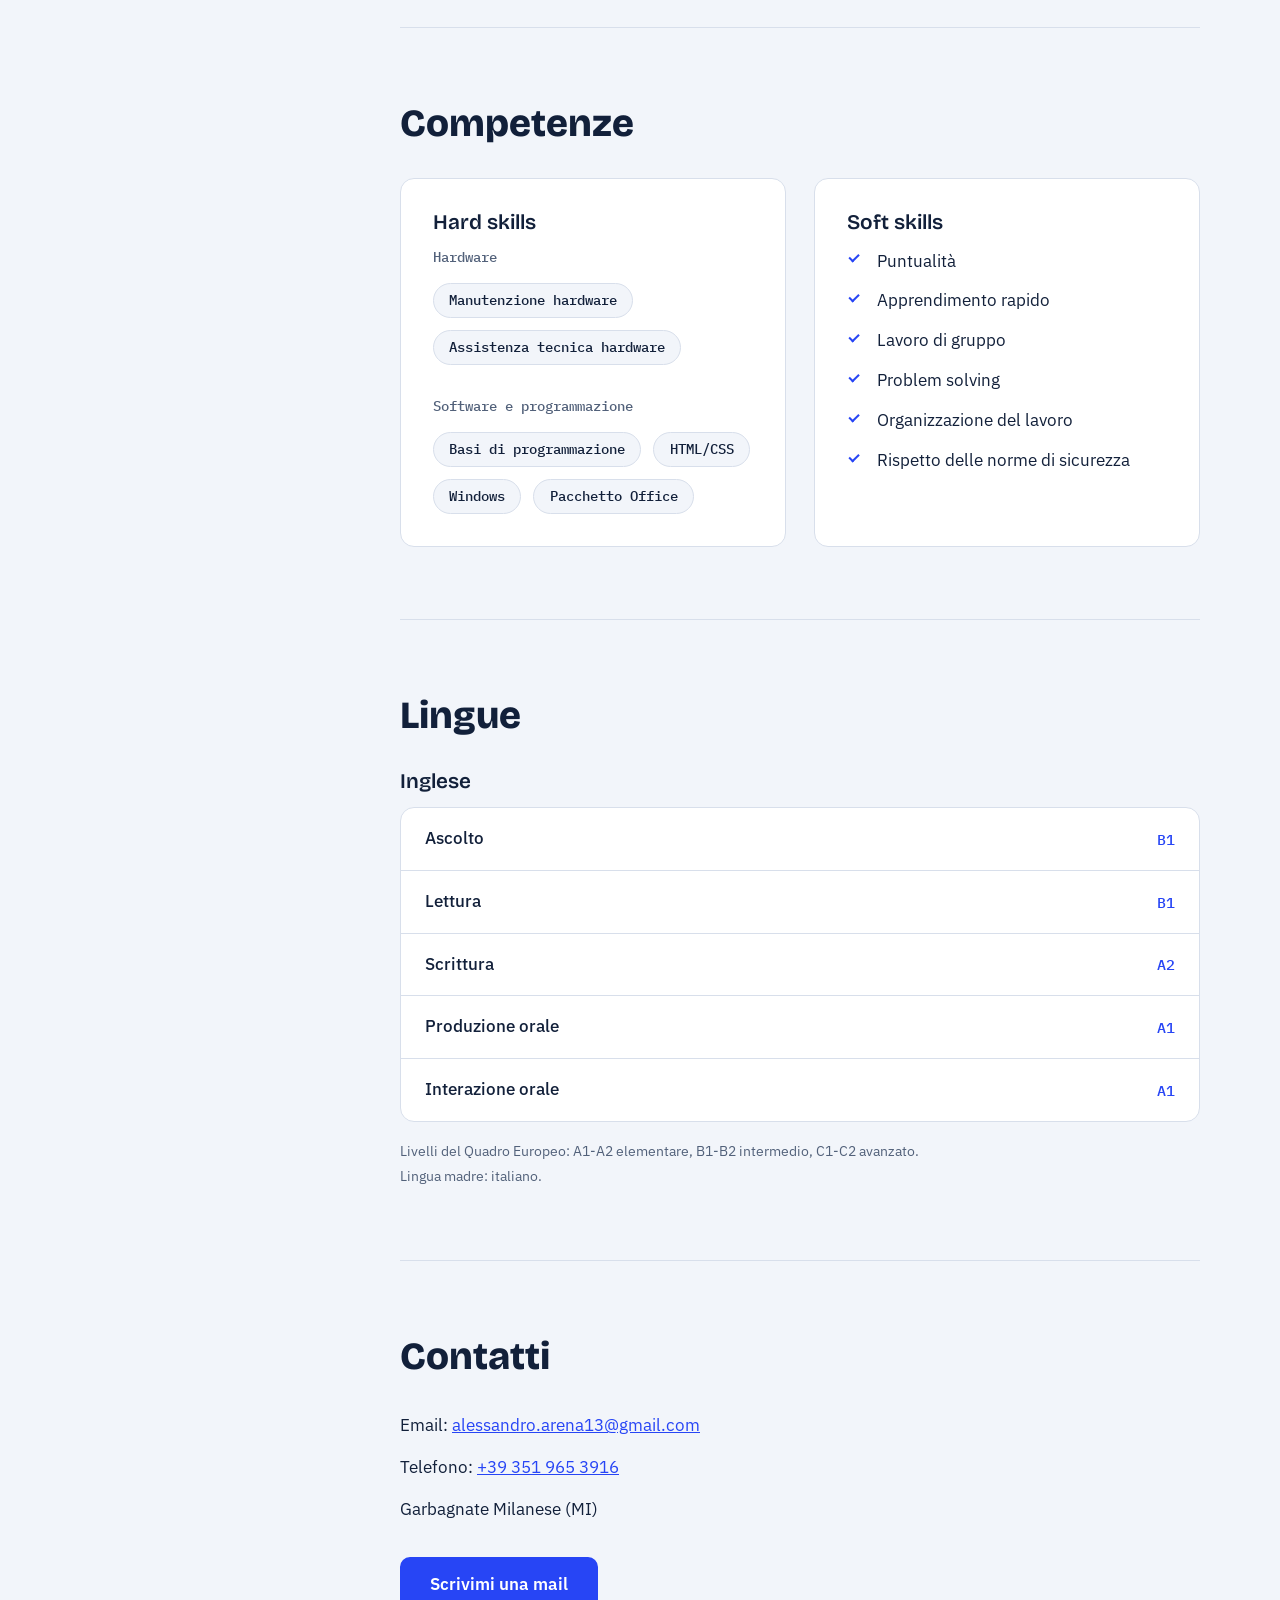
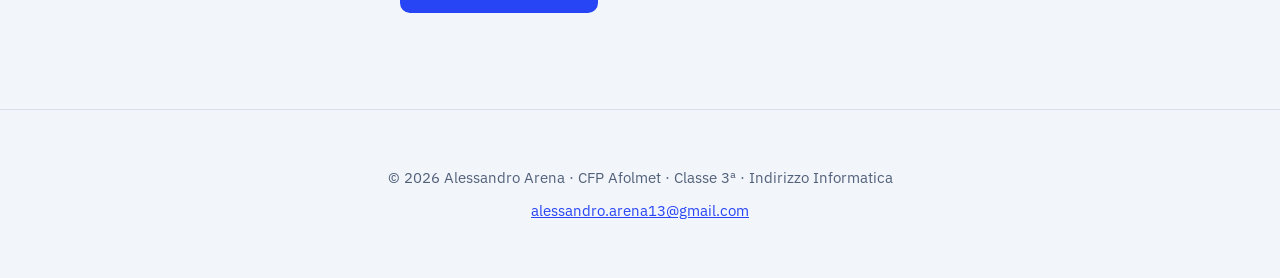
==== commit 7a19f4a1: "CV Aggiornato" ====
--- a/cv.html
+++ b/cv.html
@@ -54,6 +54,7 @@
           <ul role="list">
             <li><a href="#profilo">Profilo</a></li>
             <li><a href="#studi">Percorso di studi</a></li>
+            <li><a href="#esperienze">Esperienze</a></li>
             <li><a href="#competenze">Competenze</a></li>
             <li><a href="#lingue">Lingue</a></li>
             <li><a href="#contatti">Contatti</a></li>
@@ -114,6 +115,32 @@
           </ol>
         </section>
 
+        <section id="esperienze" class="block">
+          <h2>Esperienze</h2>
+          <ol class="timeline" role="list">
+            <li>
+              <time datetime="2026-03">03/2026 – 03/2027</time>
+              <article class="entry">
+                <h3>Stagista – Supporto tecnico informatico</h3>
+                <p class="where">Elettromik, Garbagnate Milanese (MI) · Stage scolastico</p>
+                <p>Elettromik è un centro specializzato in assistenza informatica: riparazione hardware e software di computer (Mac e PC Windows), smartphone e tablet, consulenza IT e servizi di rete per aziende e privati.</p>
+                <h4>Periodi di stage</h4>
+                <ul class="check-list" role="list">
+                  <li>1° stage: Marzo 2026 – Maggio 2026</li>
+                  <li>2° stage: Dicembre 2026 – Marzo 2027 (programmato)</li>
+                </ul>
+                <h4>Attività</h4>
+                <ul class="check-list two-col" role="list">
+                  <li>Supporto nella diagnostica e nella riparazione hardware e software di PC, Mac e dispositivi mobili</li>
+                  <li>Affiancamento ai tecnici nell'assistenza IT e nella configurazione dei dispositivi per la clientela</li>
+                  <li>Gestione di base delle richieste dei clienti e supporto negli interventi di riparazione di routine</li>
+                  <li>Sviluppo di competenze pratiche di problem solving in un ambiente tecnico reale</li>
+                </ul>
+              </article>
+            </li>
+          </ol>
+        </section>
+
         <section id="competenze" class="block">
           <h2>Competenze</h2>
           <div class="grid grid-2">
--- a/style.css
+++ b/style.css
@@ -249,7 +249,6 @@
 .chapter:first-of-type { padding-top: 0; }
 .link-theme { padding: 1.25rem 1.5rem; background: var(--surface); border-left: 4px solid var(--primary); border-radius: 0 var(--radius-sm) var(--radius-sm) 0; }
 
-.pdf { display: none; width: 100%; height: 540px; margin-top: 2.5rem; background: var(--surface); border: 1px solid var(--border); border-radius: var(--radius); }
 .note { margin-top: 1rem; font-size: .9rem; color: var(--muted); }
 
 /* ===== 13. Footer ===== */
@@ -281,7 +280,6 @@
   .split { grid-template-columns: 1.4fr 1fr; gap: 4rem; }
   .grid-3 { grid-template-columns: repeat(3, 1fr); }
   .map-nodes { grid-template-columns: repeat(4, 1fr); }
-  .pdf { display: block; }
   .project { grid-template-columns: minmax(0, 1fr) 21rem; gap: 4rem; padding: 2.5rem; align-items: start; }
   .project-demo { display: block; position: sticky; top: calc(var(--header-h) + 1.5rem); }
 
@@ -302,7 +300,7 @@
 }
 
 @media print {
-  .site-header, .site-footer, .skip-link, .btn, .pdf, .toc, .project-demo { display: none; }
+  .site-header, .site-footer, .skip-link, .btn, .toc, .project-demo { display: none; }
   body { display: block; background: #fff; font-size: 11pt; }
   .layout { display: block; padding-top: 1rem; }
   .sidebar { position: static; margin-bottom: 1.5rem; }
